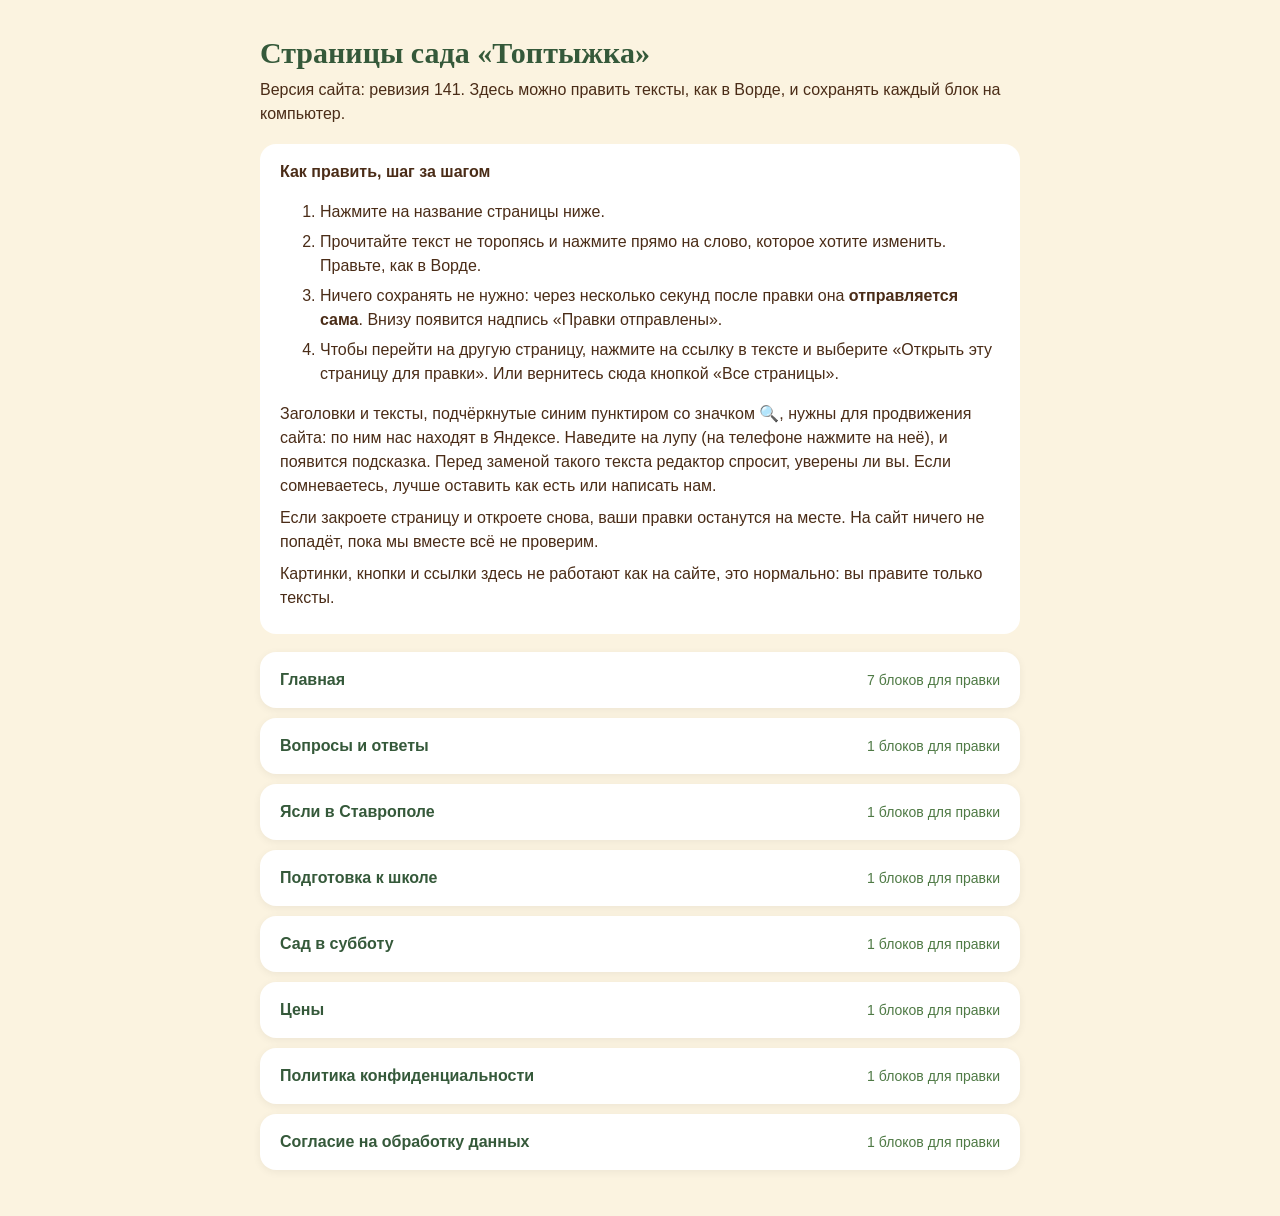
==== index.html @ 9ec75c1a "Лупа с подсказкой у SEO-текстов" ====
<!doctype html><html lang="ru"><head><meta name="robots" content="noindex,nofollow"><meta charset="utf-8"><title>Страницы Топтыжки: редактор</title>
<style>body{margin:0;background:#FBF3E0;color:#4A2C17;font:16px/1.5 Segoe UI,sans-serif}.w{max-width:760px;margin:0 auto;padding:36px 20px}h1{font:700 30px Georgia,serif;color:#35593A;margin:0 0 6px}p{margin:8px 0}.pg{display:flex;justify-content:space-between;gap:12px;align-items:center;background:#fff;border-radius:16px;padding:16px 20px;margin:10px 0;text-decoration:none;color:#35593A;box-shadow:0 2px 8px rgba(0,0,0,.06)}.pg:hover{background:#CDEAF5}.pg span{font-size:14px;color:#4F7A45}.how{background:#fff;border-radius:16px;padding:16px 20px;margin:18px 0}.how li{margin:6px 0}</style></head><body><div class="w">
<h1>Страницы сада «Топтыжка»</h1><p>Версия сайта: ревизия 141. Здесь можно править тексты, как в Ворде, и сохранять каждый блок на компьютер.</p>
<div class="how"><b>Как править, шаг за шагом</b><ol><li>Нажмите на название страницы ниже.</li><li>Прочитайте текст не торопясь и нажмите прямо на слово, которое хотите изменить. Правьте, как в Ворде.</li><li>Ничего сохранять не нужно: через несколько секунд после правки она <b>отправляется сама</b>. Внизу появится надпись «Правки отправлены».</li><li>Чтобы перейти на другую страницу, нажмите на ссылку в тексте и выберите «Открыть эту страницу для правки». Или вернитесь сюда кнопкой «Все страницы».</li></ol><p>Заголовки и тексты, подчёркнутые синим пунктиром со значком 🔍, нужны для продвижения сайта: по ним нас находят в Яндексе. Наведите на лупу (на телефоне нажмите на неё), и появится подсказка. Перед заменой такого текста редактор спросит, уверены ли вы. Если сомневаетесь, лучше оставить как есть или написать нам.</p><p>Если закроете страницу и откроете снова, ваши правки останутся на месте. На сайт ничего не попадёт, пока мы вместе всё не проверим.</p><p>Картинки, кнопки и ссылки здесь не работают как на сайте, это нормально: вы правите только тексты.</p></div>
<a class="pg" href="glavnaya.html"><b>Главная</b><span>7 блоков для правки</span></a><a class="pg" href="voprosy.html"><b>Вопросы и ответы</b><span>1 блоков для правки</span></a><a class="pg" href="yasli-stavropol.html"><b>Ясли в Ставрополе</b><span>1 блоков для правки</span></a><a class="pg" href="podgotovka-k-shkole.html"><b>Подготовка к школе</b><span>1 блоков для правки</span></a><a class="pg" href="sad-v-subbotu.html"><b>Сад в субботу</b><span>1 блоков для правки</span></a><a class="pg" href="tseny.html"><b>Цены</b><span>1 блоков для правки</span></a><a class="pg" href="politika.html"><b>Политика конфиденциальности</b><span>1 блоков для правки</span></a><a class="pg" href="soglasie.html"><b>Согласие на обработку данных</b><span>1 блоков для правки</span></a></div></body></html>
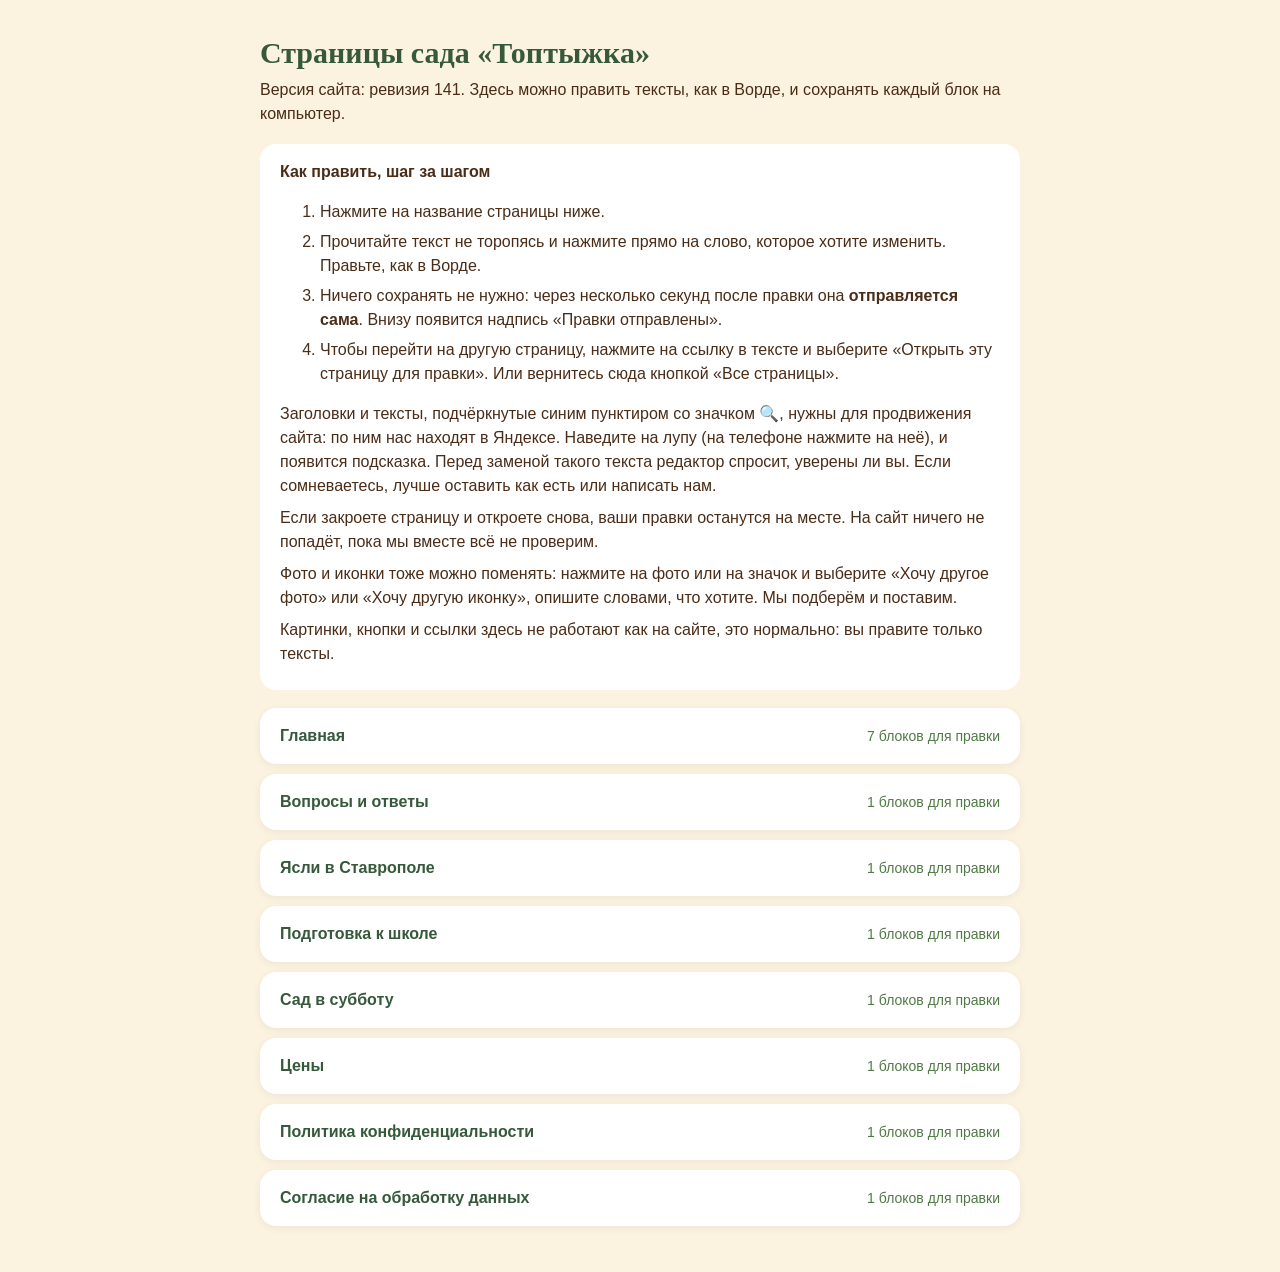
==== commit e12aa224: "Иконки: пожелание заменить, как с фото" ====
--- a/index.html
+++ b/index.html
@@ -1,5 +1,5 @@
 <!doctype html><html lang="ru"><head><meta name="robots" content="noindex,nofollow"><meta charset="utf-8"><title>Страницы Топтыжки: редактор</title>
 <style>body{margin:0;background:#FBF3E0;color:#4A2C17;font:16px/1.5 Segoe UI,sans-serif}.w{max-width:760px;margin:0 auto;padding:36px 20px}h1{font:700 30px Georgia,serif;color:#35593A;margin:0 0 6px}p{margin:8px 0}.pg{display:flex;justify-content:space-between;gap:12px;align-items:center;background:#fff;border-radius:16px;padding:16px 20px;margin:10px 0;text-decoration:none;color:#35593A;box-shadow:0 2px 8px rgba(0,0,0,.06)}.pg:hover{background:#CDEAF5}.pg span{font-size:14px;color:#4F7A45}.how{background:#fff;border-radius:16px;padding:16px 20px;margin:18px 0}.how li{margin:6px 0}</style></head><body><div class="w">
 <h1>Страницы сада «Топтыжка»</h1><p>Версия сайта: ревизия 141. Здесь можно править тексты, как в Ворде, и сохранять каждый блок на компьютер.</p>
-<div class="how"><b>Как править, шаг за шагом</b><ol><li>Нажмите на название страницы ниже.</li><li>Прочитайте текст не торопясь и нажмите прямо на слово, которое хотите изменить. Правьте, как в Ворде.</li><li>Ничего сохранять не нужно: через несколько секунд после правки она <b>отправляется сама</b>. Внизу появится надпись «Правки отправлены».</li><li>Чтобы перейти на другую страницу, нажмите на ссылку в тексте и выберите «Открыть эту страницу для правки». Или вернитесь сюда кнопкой «Все страницы».</li></ol><p>Заголовки и тексты, подчёркнутые синим пунктиром со значком 🔍, нужны для продвижения сайта: по ним нас находят в Яндексе. Наведите на лупу (на телефоне нажмите на неё), и появится подсказка. Перед заменой такого текста редактор спросит, уверены ли вы. Если сомневаетесь, лучше оставить как есть или написать нам.</p><p>Если закроете страницу и откроете снова, ваши правки останутся на месте. На сайт ничего не попадёт, пока мы вместе всё не проверим.</p><p>Картинки, кнопки и ссылки здесь не работают как на сайте, это нормально: вы правите только тексты.</p></div>
+<div class="how"><b>Как править, шаг за шагом</b><ol><li>Нажмите на название страницы ниже.</li><li>Прочитайте текст не торопясь и нажмите прямо на слово, которое хотите изменить. Правьте, как в Ворде.</li><li>Ничего сохранять не нужно: через несколько секунд после правки она <b>отправляется сама</b>. Внизу появится надпись «Правки отправлены».</li><li>Чтобы перейти на другую страницу, нажмите на ссылку в тексте и выберите «Открыть эту страницу для правки». Или вернитесь сюда кнопкой «Все страницы».</li></ol><p>Заголовки и тексты, подчёркнутые синим пунктиром со значком 🔍, нужны для продвижения сайта: по ним нас находят в Яндексе. Наведите на лупу (на телефоне нажмите на неё), и появится подсказка. Перед заменой такого текста редактор спросит, уверены ли вы. Если сомневаетесь, лучше оставить как есть или написать нам.</p><p>Если закроете страницу и откроете снова, ваши правки останутся на месте. На сайт ничего не попадёт, пока мы вместе всё не проверим.</p><p>Фото и иконки тоже можно поменять: нажмите на фото или на значок и выберите «Хочу другое фото» или «Хочу другую иконку», опишите словами, что хотите. Мы подберём и поставим.</p><p>Картинки, кнопки и ссылки здесь не работают как на сайте, это нормально: вы правите только тексты.</p></div>
 <a class="pg" href="glavnaya.html"><b>Главная</b><span>7 блоков для правки</span></a><a class="pg" href="voprosy.html"><b>Вопросы и ответы</b><span>1 блоков для правки</span></a><a class="pg" href="yasli-stavropol.html"><b>Ясли в Ставрополе</b><span>1 блоков для правки</span></a><a class="pg" href="podgotovka-k-shkole.html"><b>Подготовка к школе</b><span>1 блоков для правки</span></a><a class="pg" href="sad-v-subbotu.html"><b>Сад в субботу</b><span>1 блоков для правки</span></a><a class="pg" href="tseny.html"><b>Цены</b><span>1 блоков для правки</span></a><a class="pg" href="politika.html"><b>Политика конфиденциальности</b><span>1 блоков для правки</span></a><a class="pg" href="soglasie.html"><b>Согласие на обработку данных</b><span>1 блоков для правки</span></a></div></body></html>
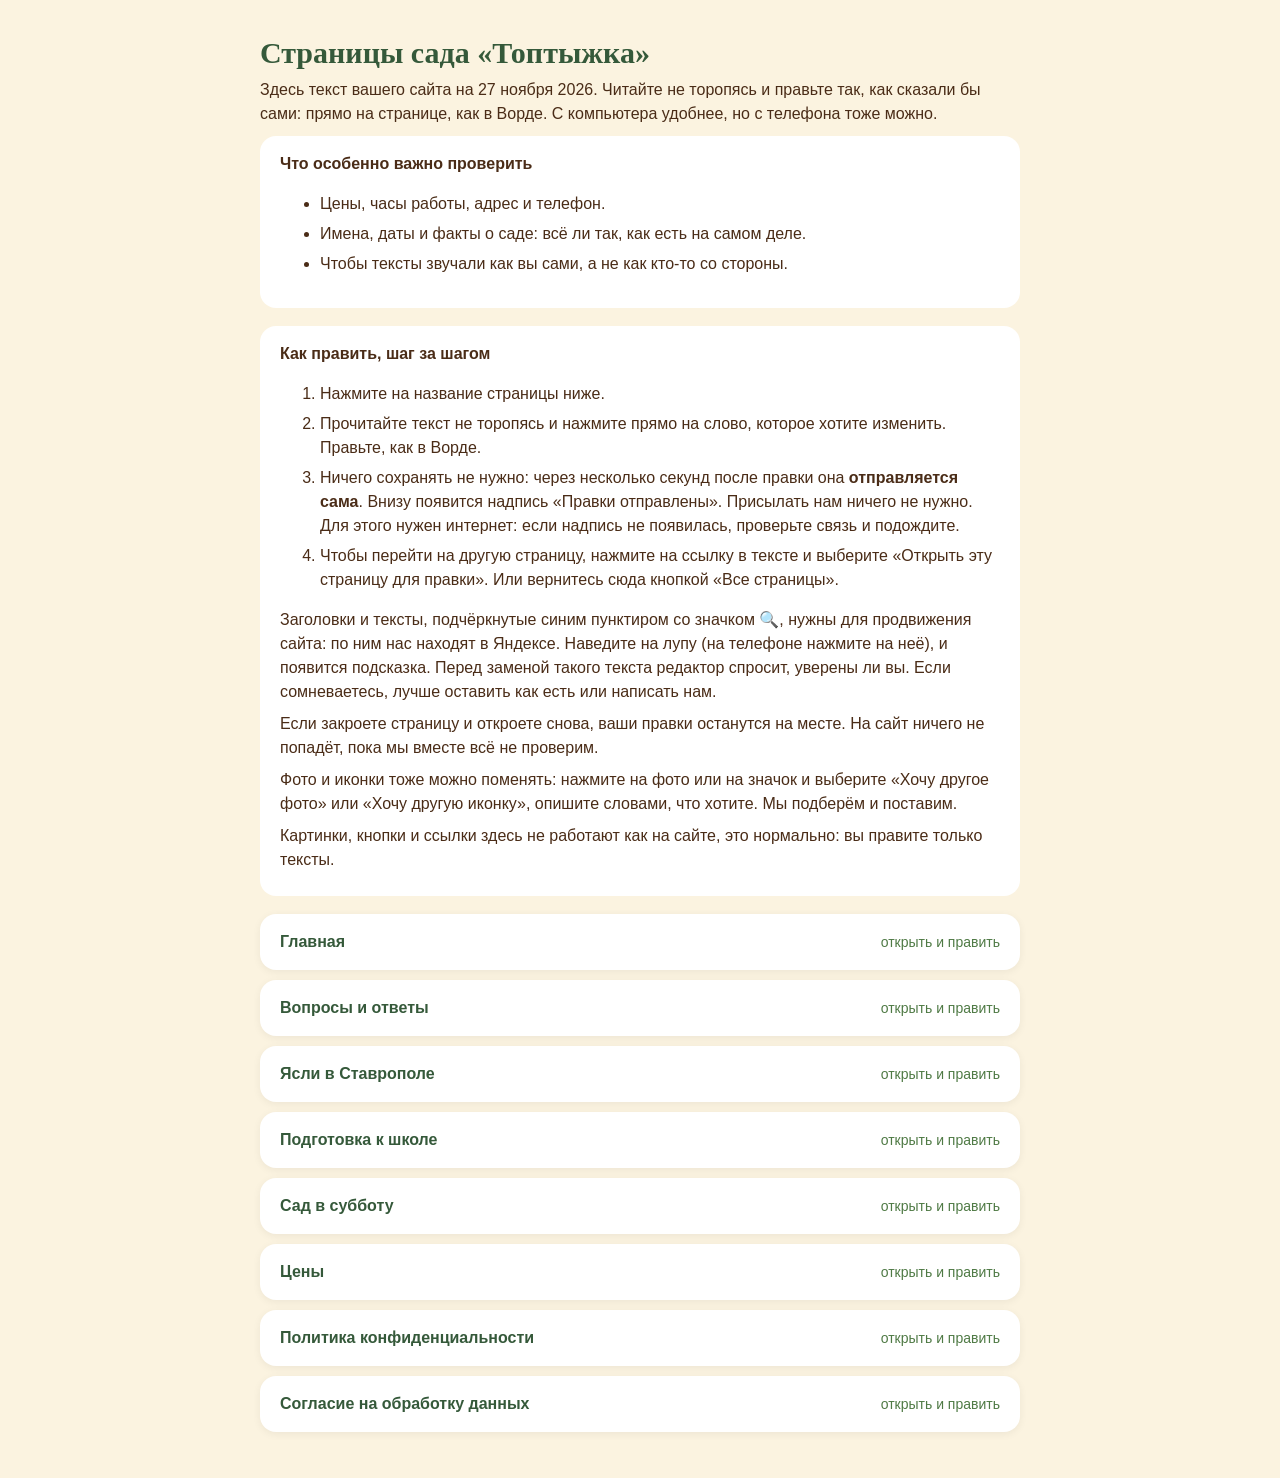
==== commit 760cdea0: "Инструкция для Татьяны: убрано устаревшее, добавлено что проверить" ====
--- a/index.html
+++ b/index.html
@@ -1,5 +1,5 @@
 <!doctype html><html lang="ru"><head><meta name="robots" content="noindex,nofollow"><meta charset="utf-8"><title>Страницы Топтыжки: редактор</title>
 <style>body{margin:0;background:#FBF3E0;color:#4A2C17;font:16px/1.5 Segoe UI,sans-serif}.w{max-width:760px;margin:0 auto;padding:36px 20px}h1{font:700 30px Georgia,serif;color:#35593A;margin:0 0 6px}p{margin:8px 0}.pg{display:flex;justify-content:space-between;gap:12px;align-items:center;background:#fff;border-radius:16px;padding:16px 20px;margin:10px 0;text-decoration:none;color:#35593A;box-shadow:0 2px 8px rgba(0,0,0,.06)}.pg:hover{background:#CDEAF5}.pg span{font-size:14px;color:#4F7A45}.how{background:#fff;border-radius:16px;padding:16px 20px;margin:18px 0}.how li{margin:6px 0}</style></head><body><div class="w">
-<h1>Страницы сада «Топтыжка»</h1><p>Версия сайта: ревизия 141. Здесь можно править тексты, как в Ворде, и сохранять каждый блок на компьютер.</p>
-<div class="how"><b>Как править, шаг за шагом</b><ol><li>Нажмите на название страницы ниже.</li><li>Прочитайте текст не торопясь и нажмите прямо на слово, которое хотите изменить. Правьте, как в Ворде.</li><li>Ничего сохранять не нужно: через несколько секунд после правки она <b>отправляется сама</b>. Внизу появится надпись «Правки отправлены».</li><li>Чтобы перейти на другую страницу, нажмите на ссылку в тексте и выберите «Открыть эту страницу для правки». Или вернитесь сюда кнопкой «Все страницы».</li></ol><p>Заголовки и тексты, подчёркнутые синим пунктиром со значком 🔍, нужны для продвижения сайта: по ним нас находят в Яндексе. Наведите на лупу (на телефоне нажмите на неё), и появится подсказка. Перед заменой такого текста редактор спросит, уверены ли вы. Если сомневаетесь, лучше оставить как есть или написать нам.</p><p>Если закроете страницу и откроете снова, ваши правки останутся на месте. На сайт ничего не попадёт, пока мы вместе всё не проверим.</p><p>Фото и иконки тоже можно поменять: нажмите на фото или на значок и выберите «Хочу другое фото» или «Хочу другую иконку», опишите словами, что хотите. Мы подберём и поставим.</p><p>Картинки, кнопки и ссылки здесь не работают как на сайте, это нормально: вы правите только тексты.</p></div>
-<a class="pg" href="glavnaya.html"><b>Главная</b><span>7 блоков для правки</span></a><a class="pg" href="voprosy.html"><b>Вопросы и ответы</b><span>1 блоков для правки</span></a><a class="pg" href="yasli-stavropol.html"><b>Ясли в Ставрополе</b><span>1 блоков для правки</span></a><a class="pg" href="podgotovka-k-shkole.html"><b>Подготовка к школе</b><span>1 блоков для правки</span></a><a class="pg" href="sad-v-subbotu.html"><b>Сад в субботу</b><span>1 блоков для правки</span></a><a class="pg" href="tseny.html"><b>Цены</b><span>1 блоков для правки</span></a><a class="pg" href="politika.html"><b>Политика конфиденциальности</b><span>1 блоков для правки</span></a><a class="pg" href="soglasie.html"><b>Согласие на обработку данных</b><span>1 блоков для правки</span></a></div></body></html>+<h1>Страницы сада «Топтыжка»</h1><p>Здесь текст вашего сайта на 27 ноября 2026. Читайте не торопясь и правьте так, как сказали бы сами: прямо на странице, как в Ворде. С компьютера удобнее, но с телефона тоже можно.</p><div class="how" style="margin-top:10px"><b>Что особенно важно проверить</b><ul><li>Цены, часы работы, адрес и телефон.</li><li>Имена, даты и факты о саде: всё ли так, как есть на самом деле.</li><li>Чтобы тексты звучали как вы сами, а не как кто-то со стороны.</li></ul></div>
+<div class="how"><b>Как править, шаг за шагом</b><ol><li>Нажмите на название страницы ниже.</li><li>Прочитайте текст не торопясь и нажмите прямо на слово, которое хотите изменить. Правьте, как в Ворде.</li><li>Ничего сохранять не нужно: через несколько секунд после правки она <b>отправляется сама</b>. Внизу появится надпись «Правки отправлены». Присылать нам ничего не нужно. Для этого нужен интернет: если надпись не появилась, проверьте связь и подождите.</li><li>Чтобы перейти на другую страницу, нажмите на ссылку в тексте и выберите «Открыть эту страницу для правки». Или вернитесь сюда кнопкой «Все страницы».</li></ol><p>Заголовки и тексты, подчёркнутые синим пунктиром со значком 🔍, нужны для продвижения сайта: по ним нас находят в Яндексе. Наведите на лупу (на телефоне нажмите на неё), и появится подсказка. Перед заменой такого текста редактор спросит, уверены ли вы. Если сомневаетесь, лучше оставить как есть или написать нам.</p><p>Если закроете страницу и откроете снова, ваши правки останутся на месте. На сайт ничего не попадёт, пока мы вместе всё не проверим.</p><p>Фото и иконки тоже можно поменять: нажмите на фото или на значок и выберите «Хочу другое фото» или «Хочу другую иконку», опишите словами, что хотите. Мы подберём и поставим.</p><p>Картинки, кнопки и ссылки здесь не работают как на сайте, это нормально: вы правите только тексты.</p></div>
+<a class="pg" href="glavnaya.html"><b>Главная</b><span>открыть и править</span></a><a class="pg" href="voprosy.html"><b>Вопросы и ответы</b><span>открыть и править</span></a><a class="pg" href="yasli-stavropol.html"><b>Ясли в Ставрополе</b><span>открыть и править</span></a><a class="pg" href="podgotovka-k-shkole.html"><b>Подготовка к школе</b><span>открыть и править</span></a><a class="pg" href="sad-v-subbotu.html"><b>Сад в субботу</b><span>открыть и править</span></a><a class="pg" href="tseny.html"><b>Цены</b><span>открыть и править</span></a><a class="pg" href="politika.html"><b>Политика конфиденциальности</b><span>открыть и править</span></a><a class="pg" href="soglasie.html"><b>Согласие на обработку данных</b><span>открыть и править</span></a></div></body></html>
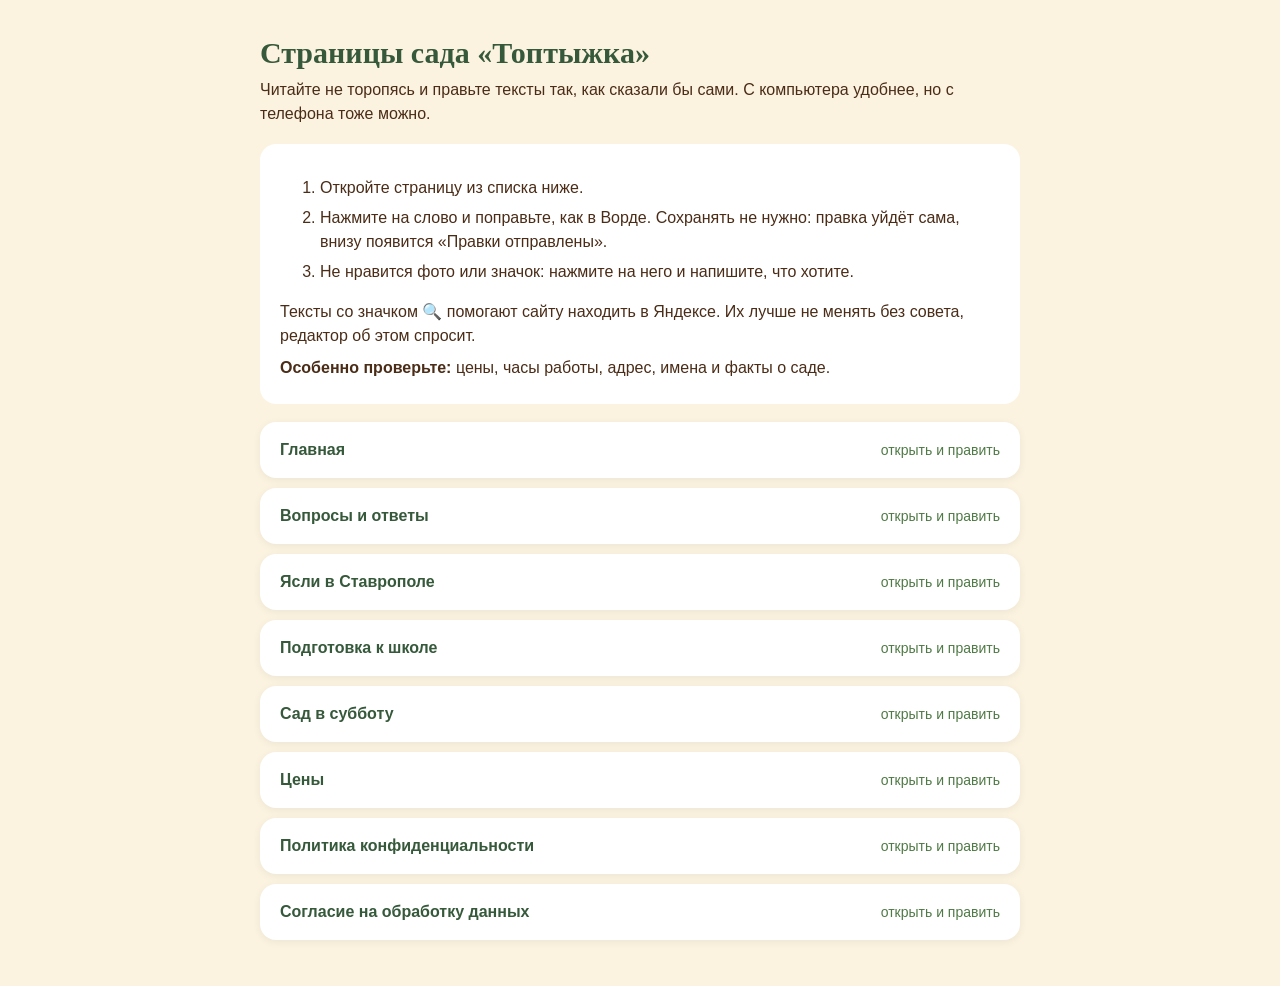
==== commit d41ef55d: "Инструкция сокращена до трёх шагов" ====
--- a/index.html
+++ b/index.html
@@ -1,5 +1,4 @@
 <!doctype html><html lang="ru"><head><meta name="robots" content="noindex,nofollow"><meta charset="utf-8"><title>Страницы Топтыжки: редактор</title>
 <style>body{margin:0;background:#FBF3E0;color:#4A2C17;font:16px/1.5 Segoe UI,sans-serif}.w{max-width:760px;margin:0 auto;padding:36px 20px}h1{font:700 30px Georgia,serif;color:#35593A;margin:0 0 6px}p{margin:8px 0}.pg{display:flex;justify-content:space-between;gap:12px;align-items:center;background:#fff;border-radius:16px;padding:16px 20px;margin:10px 0;text-decoration:none;color:#35593A;box-shadow:0 2px 8px rgba(0,0,0,.06)}.pg:hover{background:#CDEAF5}.pg span{font-size:14px;color:#4F7A45}.how{background:#fff;border-radius:16px;padding:16px 20px;margin:18px 0}.how li{margin:6px 0}</style></head><body><div class="w">
-<h1>Страницы сада «Топтыжка»</h1><p>Здесь текст вашего сайта на 27 ноября 2026. Читайте не торопясь и правьте так, как сказали бы сами: прямо на странице, как в Ворде. С компьютера удобнее, но с телефона тоже можно.</p><div class="how" style="margin-top:10px"><b>Что особенно важно проверить</b><ul><li>Цены, часы работы, адрес и телефон.</li><li>Имена, даты и факты о саде: всё ли так, как есть на самом деле.</li><li>Чтобы тексты звучали как вы сами, а не как кто-то со стороны.</li></ul></div>
-<div class="how"><b>Как править, шаг за шагом</b><ol><li>Нажмите на название страницы ниже.</li><li>Прочитайте текст не торопясь и нажмите прямо на слово, которое хотите изменить. Правьте, как в Ворде.</li><li>Ничего сохранять не нужно: через несколько секунд после правки она <b>отправляется сама</b>. Внизу появится надпись «Правки отправлены». Присылать нам ничего не нужно. Для этого нужен интернет: если надпись не появилась, проверьте связь и подождите.</li><li>Чтобы перейти на другую страницу, нажмите на ссылку в тексте и выберите «Открыть эту страницу для правки». Или вернитесь сюда кнопкой «Все страницы».</li></ol><p>Заголовки и тексты, подчёркнутые синим пунктиром со значком 🔍, нужны для продвижения сайта: по ним нас находят в Яндексе. Наведите на лупу (на телефоне нажмите на неё), и появится подсказка. Перед заменой такого текста редактор спросит, уверены ли вы. Если сомневаетесь, лучше оставить как есть или написать нам.</p><p>Если закроете страницу и откроете снова, ваши правки останутся на месте. На сайт ничего не попадёт, пока мы вместе всё не проверим.</p><p>Фото и иконки тоже можно поменять: нажмите на фото или на значок и выберите «Хочу другое фото» или «Хочу другую иконку», опишите словами, что хотите. Мы подберём и поставим.</p><p>Картинки, кнопки и ссылки здесь не работают как на сайте, это нормально: вы правите только тексты.</p></div>
+<h1>Страницы сада «Топтыжка»</h1><p>Читайте не торопясь и правьте тексты так, как сказали бы сами. С компьютера удобнее, но с телефона тоже можно.</p><div class="how"><ol><li>Откройте страницу из списка ниже.</li><li>Нажмите на слово и поправьте, как в Ворде. Сохранять не нужно: правка уйдёт сама, внизу появится «Правки отправлены».</li><li>Не нравится фото или значок: нажмите на него и напишите, что хотите.</li></ol><p>Тексты со значком 🔍 помогают сайту находить в Яндексе. Их лучше не менять без совета, редактор об этом спросит.</p><p><b>Особенно проверьте:</b> цены, часы работы, адрес, имена и факты о саде.</p></div>
 <a class="pg" href="glavnaya.html"><b>Главная</b><span>открыть и править</span></a><a class="pg" href="voprosy.html"><b>Вопросы и ответы</b><span>открыть и править</span></a><a class="pg" href="yasli-stavropol.html"><b>Ясли в Ставрополе</b><span>открыть и править</span></a><a class="pg" href="podgotovka-k-shkole.html"><b>Подготовка к школе</b><span>открыть и править</span></a><a class="pg" href="sad-v-subbotu.html"><b>Сад в субботу</b><span>открыть и править</span></a><a class="pg" href="tseny.html"><b>Цены</b><span>открыть и править</span></a><a class="pg" href="politika.html"><b>Политика конфиденциальности</b><span>открыть и править</span></a><a class="pg" href="soglasie.html"><b>Согласие на обработку данных</b><span>открыть и править</span></a></div></body></html>
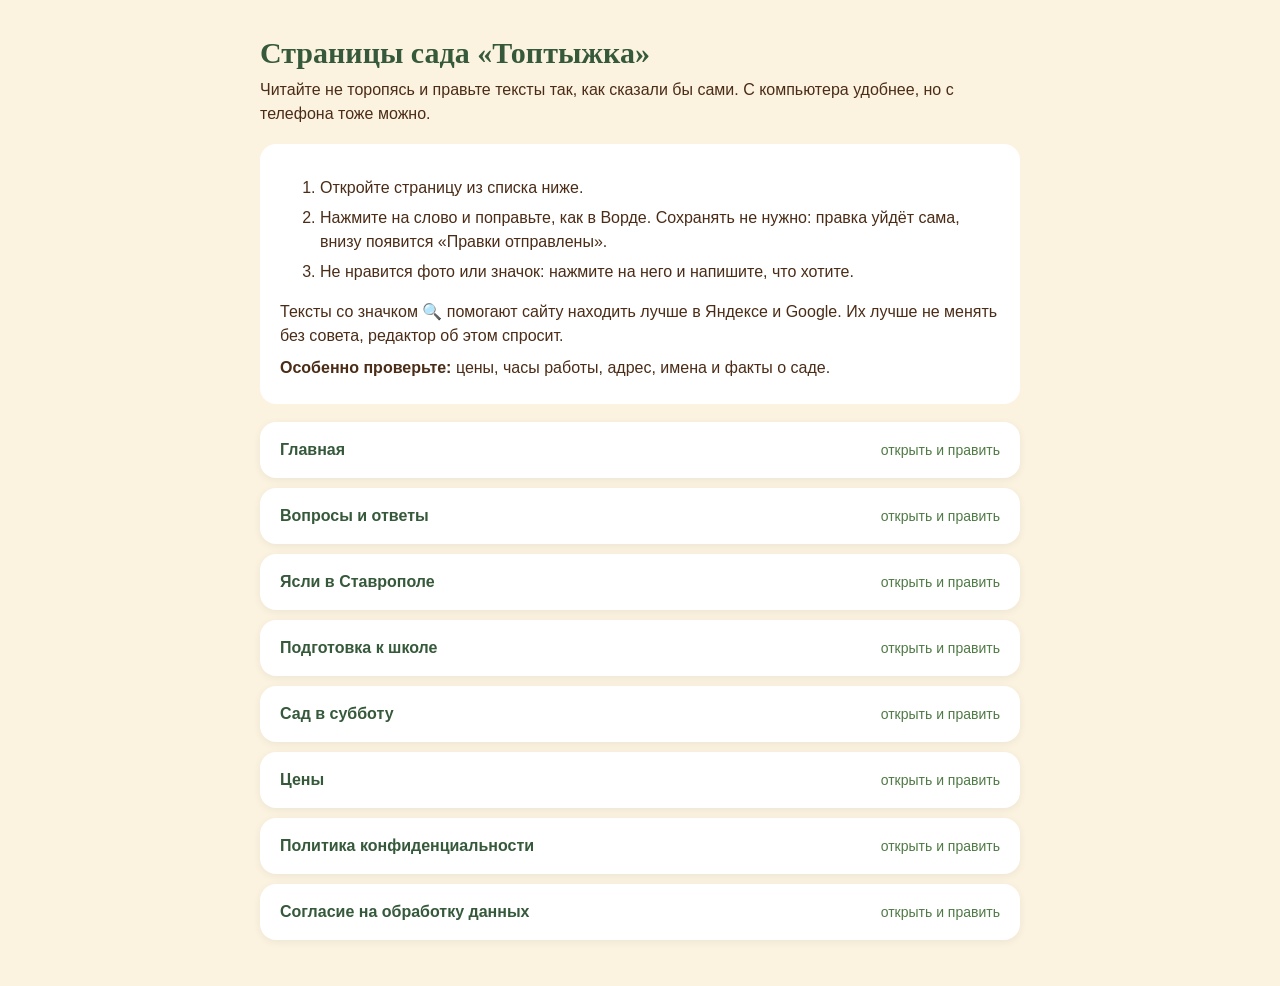
==== commit 490be522: "Яндекс и Google в подсказках" ====
--- a/index.html
+++ b/index.html
@@ -1,4 +1,4 @@
 <!doctype html><html lang="ru"><head><meta name="robots" content="noindex,nofollow"><meta charset="utf-8"><title>Страницы Топтыжки: редактор</title>
 <style>body{margin:0;background:#FBF3E0;color:#4A2C17;font:16px/1.5 Segoe UI,sans-serif}.w{max-width:760px;margin:0 auto;padding:36px 20px}h1{font:700 30px Georgia,serif;color:#35593A;margin:0 0 6px}p{margin:8px 0}.pg{display:flex;justify-content:space-between;gap:12px;align-items:center;background:#fff;border-radius:16px;padding:16px 20px;margin:10px 0;text-decoration:none;color:#35593A;box-shadow:0 2px 8px rgba(0,0,0,.06)}.pg:hover{background:#CDEAF5}.pg span{font-size:14px;color:#4F7A45}.how{background:#fff;border-radius:16px;padding:16px 20px;margin:18px 0}.how li{margin:6px 0}</style></head><body><div class="w">
-<h1>Страницы сада «Топтыжка»</h1><p>Читайте не торопясь и правьте тексты так, как сказали бы сами. С компьютера удобнее, но с телефона тоже можно.</p><div class="how"><ol><li>Откройте страницу из списка ниже.</li><li>Нажмите на слово и поправьте, как в Ворде. Сохранять не нужно: правка уйдёт сама, внизу появится «Правки отправлены».</li><li>Не нравится фото или значок: нажмите на него и напишите, что хотите.</li></ol><p>Тексты со значком 🔍 помогают сайту находить в Яндексе. Их лучше не менять без совета, редактор об этом спросит.</p><p><b>Особенно проверьте:</b> цены, часы работы, адрес, имена и факты о саде.</p></div>
+<h1>Страницы сада «Топтыжка»</h1><p>Читайте не торопясь и правьте тексты так, как сказали бы сами. С компьютера удобнее, но с телефона тоже можно.</p><div class="how"><ol><li>Откройте страницу из списка ниже.</li><li>Нажмите на слово и поправьте, как в Ворде. Сохранять не нужно: правка уйдёт сама, внизу появится «Правки отправлены».</li><li>Не нравится фото или значок: нажмите на него и напишите, что хотите.</li></ol><p>Тексты со значком 🔍 помогают сайту находить лучше в Яндексе и Google. Их лучше не менять без совета, редактор об этом спросит.</p><p><b>Особенно проверьте:</b> цены, часы работы, адрес, имена и факты о саде.</p></div>
 <a class="pg" href="glavnaya.html"><b>Главная</b><span>открыть и править</span></a><a class="pg" href="voprosy.html"><b>Вопросы и ответы</b><span>открыть и править</span></a><a class="pg" href="yasli-stavropol.html"><b>Ясли в Ставрополе</b><span>открыть и править</span></a><a class="pg" href="podgotovka-k-shkole.html"><b>Подготовка к школе</b><span>открыть и править</span></a><a class="pg" href="sad-v-subbotu.html"><b>Сад в субботу</b><span>открыть и править</span></a><a class="pg" href="tseny.html"><b>Цены</b><span>открыть и править</span></a><a class="pg" href="politika.html"><b>Политика конфиденциальности</b><span>открыть и править</span></a><a class="pg" href="soglasie.html"><b>Согласие на обработку данных</b><span>открыть и править</span></a></div></body></html>
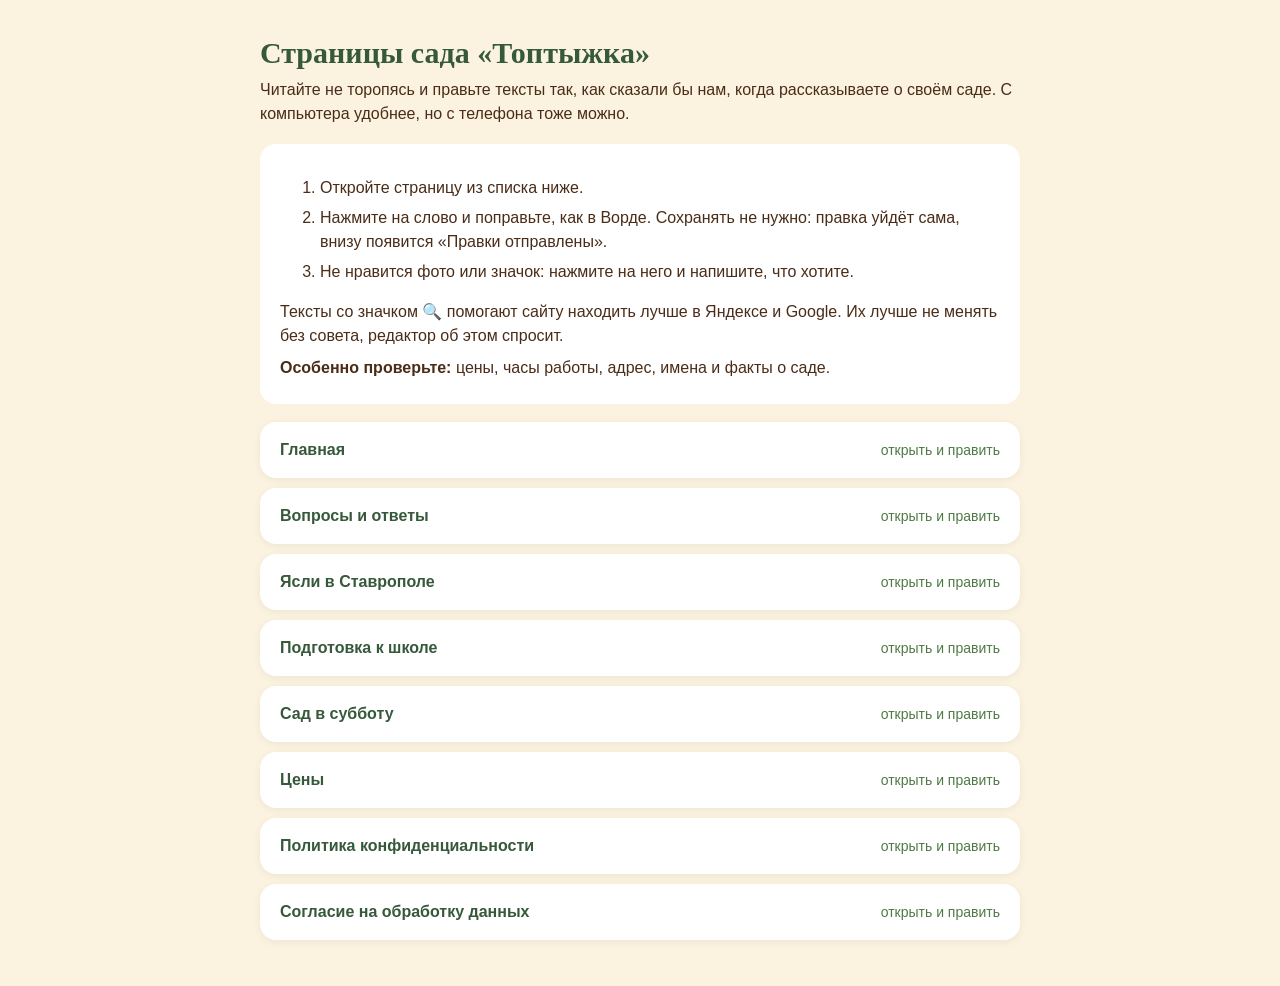
==== commit 9843ebde: "Формулировка: как сказали бы нам" ====
--- a/index.html
+++ b/index.html
@@ -1,4 +1,4 @@
 <!doctype html><html lang="ru"><head><meta name="robots" content="noindex,nofollow"><meta charset="utf-8"><title>Страницы Топтыжки: редактор</title>
 <style>body{margin:0;background:#FBF3E0;color:#4A2C17;font:16px/1.5 Segoe UI,sans-serif}.w{max-width:760px;margin:0 auto;padding:36px 20px}h1{font:700 30px Georgia,serif;color:#35593A;margin:0 0 6px}p{margin:8px 0}.pg{display:flex;justify-content:space-between;gap:12px;align-items:center;background:#fff;border-radius:16px;padding:16px 20px;margin:10px 0;text-decoration:none;color:#35593A;box-shadow:0 2px 8px rgba(0,0,0,.06)}.pg:hover{background:#CDEAF5}.pg span{font-size:14px;color:#4F7A45}.how{background:#fff;border-radius:16px;padding:16px 20px;margin:18px 0}.how li{margin:6px 0}</style></head><body><div class="w">
-<h1>Страницы сада «Топтыжка»</h1><p>Читайте не торопясь и правьте тексты так, как сказали бы сами. С компьютера удобнее, но с телефона тоже можно.</p><div class="how"><ol><li>Откройте страницу из списка ниже.</li><li>Нажмите на слово и поправьте, как в Ворде. Сохранять не нужно: правка уйдёт сама, внизу появится «Правки отправлены».</li><li>Не нравится фото или значок: нажмите на него и напишите, что хотите.</li></ol><p>Тексты со значком 🔍 помогают сайту находить лучше в Яндексе и Google. Их лучше не менять без совета, редактор об этом спросит.</p><p><b>Особенно проверьте:</b> цены, часы работы, адрес, имена и факты о саде.</p></div>
+<h1>Страницы сада «Топтыжка»</h1><p>Читайте не торопясь и правьте тексты так, как сказали бы нам, когда рассказываете о своём саде. С компьютера удобнее, но с телефона тоже можно.</p><div class="how"><ol><li>Откройте страницу из списка ниже.</li><li>Нажмите на слово и поправьте, как в Ворде. Сохранять не нужно: правка уйдёт сама, внизу появится «Правки отправлены».</li><li>Не нравится фото или значок: нажмите на него и напишите, что хотите.</li></ol><p>Тексты со значком 🔍 помогают сайту находить лучше в Яндексе и Google. Их лучше не менять без совета, редактор об этом спросит.</p><p><b>Особенно проверьте:</b> цены, часы работы, адрес, имена и факты о саде.</p></div>
 <a class="pg" href="glavnaya.html"><b>Главная</b><span>открыть и править</span></a><a class="pg" href="voprosy.html"><b>Вопросы и ответы</b><span>открыть и править</span></a><a class="pg" href="yasli-stavropol.html"><b>Ясли в Ставрополе</b><span>открыть и править</span></a><a class="pg" href="podgotovka-k-shkole.html"><b>Подготовка к школе</b><span>открыть и править</span></a><a class="pg" href="sad-v-subbotu.html"><b>Сад в субботу</b><span>открыть и править</span></a><a class="pg" href="tseny.html"><b>Цены</b><span>открыть и править</span></a><a class="pg" href="politika.html"><b>Политика конфиденциальности</b><span>открыть и править</span></a><a class="pg" href="soglasie.html"><b>Согласие на обработку данных</b><span>открыть и править</span></a></div></body></html>
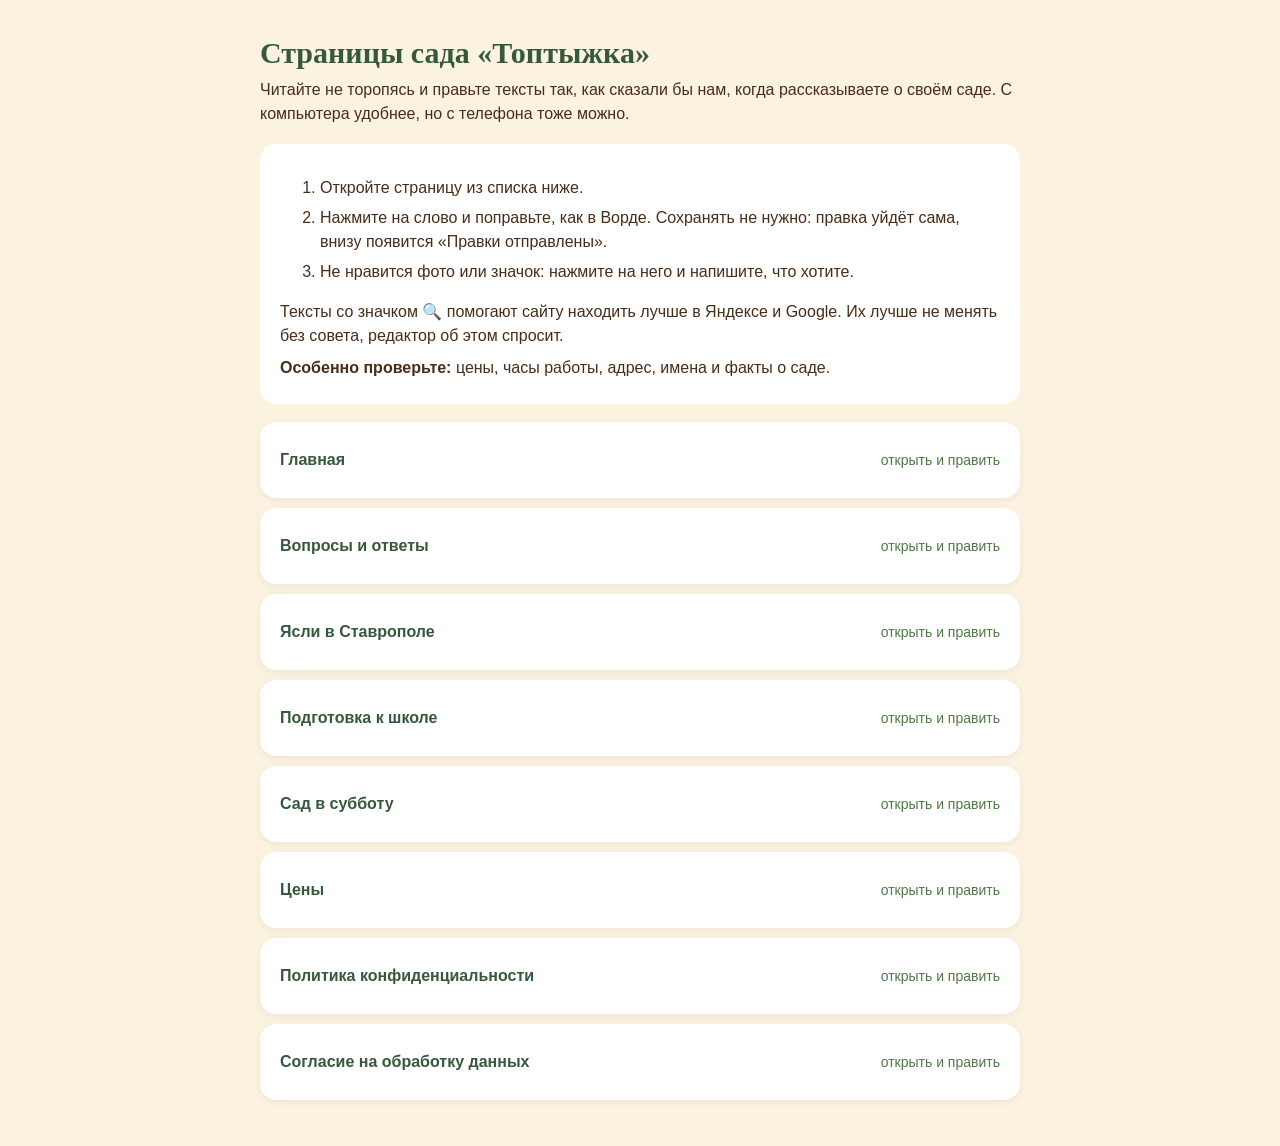
==== commit 8475370d: "Мобильная адаптация: инструкция и панель редактора" ====
--- a/index.html
+++ b/index.html
@@ -1,4 +1,4 @@
-<!doctype html><html lang="ru"><head><meta name="robots" content="noindex,nofollow"><meta charset="utf-8"><title>Страницы Топтыжки: редактор</title>
-<style>body{margin:0;background:#FBF3E0;color:#4A2C17;font:16px/1.5 Segoe UI,sans-serif}.w{max-width:760px;margin:0 auto;padding:36px 20px}h1{font:700 30px Georgia,serif;color:#35593A;margin:0 0 6px}p{margin:8px 0}.pg{display:flex;justify-content:space-between;gap:12px;align-items:center;background:#fff;border-radius:16px;padding:16px 20px;margin:10px 0;text-decoration:none;color:#35593A;box-shadow:0 2px 8px rgba(0,0,0,.06)}.pg:hover{background:#CDEAF5}.pg span{font-size:14px;color:#4F7A45}.how{background:#fff;border-radius:16px;padding:16px 20px;margin:18px 0}.how li{margin:6px 0}</style></head><body><div class="w">
+<!doctype html><html lang="ru"><head><meta name="robots" content="noindex,nofollow"><meta charset="utf-8"><meta name="viewport" content="width=device-width,initial-scale=1"><title>Страницы Топтыжки: редактор</title>
+<style>body{margin:0;background:#FBF3E0;color:#4A2C17;font:16px/1.5 Segoe UI,sans-serif}.w{max-width:760px;margin:0 auto;padding:36px 20px}h1{font:700 30px Georgia,serif;color:#35593A;margin:0 0 6px}p{margin:8px 0}.pg{min-height:44px;display:flex;justify-content:space-between;gap:12px;align-items:center;background:#fff;border-radius:16px;padding:16px 20px;margin:10px 0;text-decoration:none;color:#35593A;box-shadow:0 2px 8px rgba(0,0,0,.06)}.pg:hover{background:#CDEAF5}.pg span{font-size:14px;color:#4F7A45}.how{background:#fff;border-radius:16px;padding:16px 20px;margin:18px 0}.how li{margin:6px 0}@media(max-width:600px){.w{padding:22px 14px}h1{font-size:25px}.pg{padding:14px 16px}.pg span{font-size:13px}}</style></head><body><div class="w">
 <h1>Страницы сада «Топтыжка»</h1><p>Читайте не торопясь и правьте тексты так, как сказали бы нам, когда рассказываете о своём саде. С компьютера удобнее, но с телефона тоже можно.</p><div class="how"><ol><li>Откройте страницу из списка ниже.</li><li>Нажмите на слово и поправьте, как в Ворде. Сохранять не нужно: правка уйдёт сама, внизу появится «Правки отправлены».</li><li>Не нравится фото или значок: нажмите на него и напишите, что хотите.</li></ol><p>Тексты со значком 🔍 помогают сайту находить лучше в Яндексе и Google. Их лучше не менять без совета, редактор об этом спросит.</p><p><b>Особенно проверьте:</b> цены, часы работы, адрес, имена и факты о саде.</p></div>
 <a class="pg" href="glavnaya.html"><b>Главная</b><span>открыть и править</span></a><a class="pg" href="voprosy.html"><b>Вопросы и ответы</b><span>открыть и править</span></a><a class="pg" href="yasli-stavropol.html"><b>Ясли в Ставрополе</b><span>открыть и править</span></a><a class="pg" href="podgotovka-k-shkole.html"><b>Подготовка к школе</b><span>открыть и править</span></a><a class="pg" href="sad-v-subbotu.html"><b>Сад в субботу</b><span>открыть и править</span></a><a class="pg" href="tseny.html"><b>Цены</b><span>открыть и править</span></a><a class="pg" href="politika.html"><b>Политика конфиденциальности</b><span>открыть и править</span></a><a class="pg" href="soglasie.html"><b>Согласие на обработку данных</b><span>открыть и править</span></a></div></body></html>
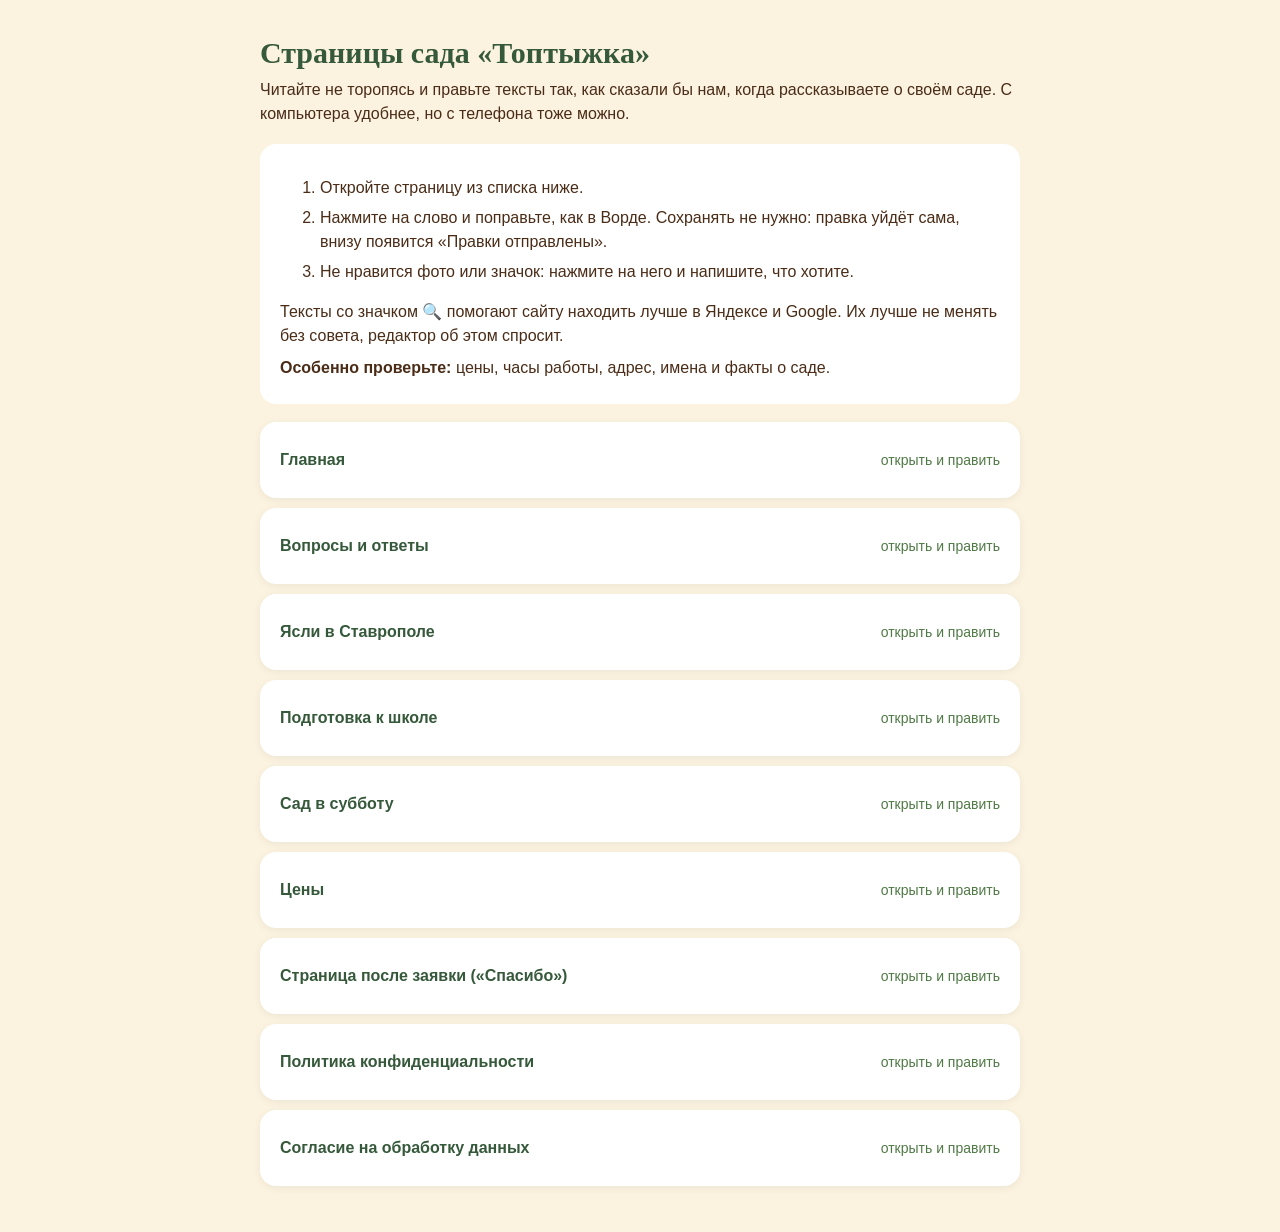
==== commit a8f2ae54: "Редактор: ревизия 194, страница Спасибо" ====
--- a/index.html
+++ b/index.html
@@ -1,4 +1,4 @@
 <!doctype html><html lang="ru"><head><meta name="robots" content="noindex,nofollow"><meta charset="utf-8"><meta name="viewport" content="width=device-width,initial-scale=1"><title>Страницы Топтыжки: редактор</title>
 <style>body{margin:0;background:#FBF3E0;color:#4A2C17;font:16px/1.5 Segoe UI,sans-serif}.w{max-width:760px;margin:0 auto;padding:36px 20px}h1{font:700 30px Georgia,serif;color:#35593A;margin:0 0 6px}p{margin:8px 0}.pg{min-height:44px;display:flex;justify-content:space-between;gap:12px;align-items:center;background:#fff;border-radius:16px;padding:16px 20px;margin:10px 0;text-decoration:none;color:#35593A;box-shadow:0 2px 8px rgba(0,0,0,.06)}.pg:hover{background:#CDEAF5}.pg span{font-size:14px;color:#4F7A45}.how{background:#fff;border-radius:16px;padding:16px 20px;margin:18px 0}.how li{margin:6px 0}@media(max-width:600px){.w{padding:22px 14px}h1{font-size:25px}.pg{padding:14px 16px}.pg span{font-size:13px}}</style></head><body><div class="w">
 <h1>Страницы сада «Топтыжка»</h1><p>Читайте не торопясь и правьте тексты так, как сказали бы нам, когда рассказываете о своём саде. С компьютера удобнее, но с телефона тоже можно.</p><div class="how"><ol><li>Откройте страницу из списка ниже.</li><li>Нажмите на слово и поправьте, как в Ворде. Сохранять не нужно: правка уйдёт сама, внизу появится «Правки отправлены».</li><li>Не нравится фото или значок: нажмите на него и напишите, что хотите.</li></ol><p>Тексты со значком 🔍 помогают сайту находить лучше в Яндексе и Google. Их лучше не менять без совета, редактор об этом спросит.</p><p><b>Особенно проверьте:</b> цены, часы работы, адрес, имена и факты о саде.</p></div>
-<a class="pg" href="glavnaya.html"><b>Главная</b><span>открыть и править</span></a><a class="pg" href="voprosy.html"><b>Вопросы и ответы</b><span>открыть и править</span></a><a class="pg" href="yasli-stavropol.html"><b>Ясли в Ставрополе</b><span>открыть и править</span></a><a class="pg" href="podgotovka-k-shkole.html"><b>Подготовка к школе</b><span>открыть и править</span></a><a class="pg" href="sad-v-subbotu.html"><b>Сад в субботу</b><span>открыть и править</span></a><a class="pg" href="tseny.html"><b>Цены</b><span>открыть и править</span></a><a class="pg" href="politika.html"><b>Политика конфиденциальности</b><span>открыть и править</span></a><a class="pg" href="soglasie.html"><b>Согласие на обработку данных</b><span>открыть и править</span></a></div></body></html>+<a class="pg" href="glavnaya.html"><b>Главная</b><span>открыть и править</span></a><a class="pg" href="voprosy.html"><b>Вопросы и ответы</b><span>открыть и править</span></a><a class="pg" href="yasli-stavropol.html"><b>Ясли в Ставрополе</b><span>открыть и править</span></a><a class="pg" href="podgotovka-k-shkole.html"><b>Подготовка к школе</b><span>открыть и править</span></a><a class="pg" href="sad-v-subbotu.html"><b>Сад в субботу</b><span>открыть и править</span></a><a class="pg" href="tseny.html"><b>Цены</b><span>открыть и править</span></a><a class="pg" href="spasibo.html"><b>Страница после заявки («Спасибо»)</b><span>открыть и править</span></a><a class="pg" href="politika.html"><b>Политика конфиденциальности</b><span>открыть и править</span></a><a class="pg" href="soglasie.html"><b>Согласие на обработку данных</b><span>открыть и править</span></a></div></body></html>
